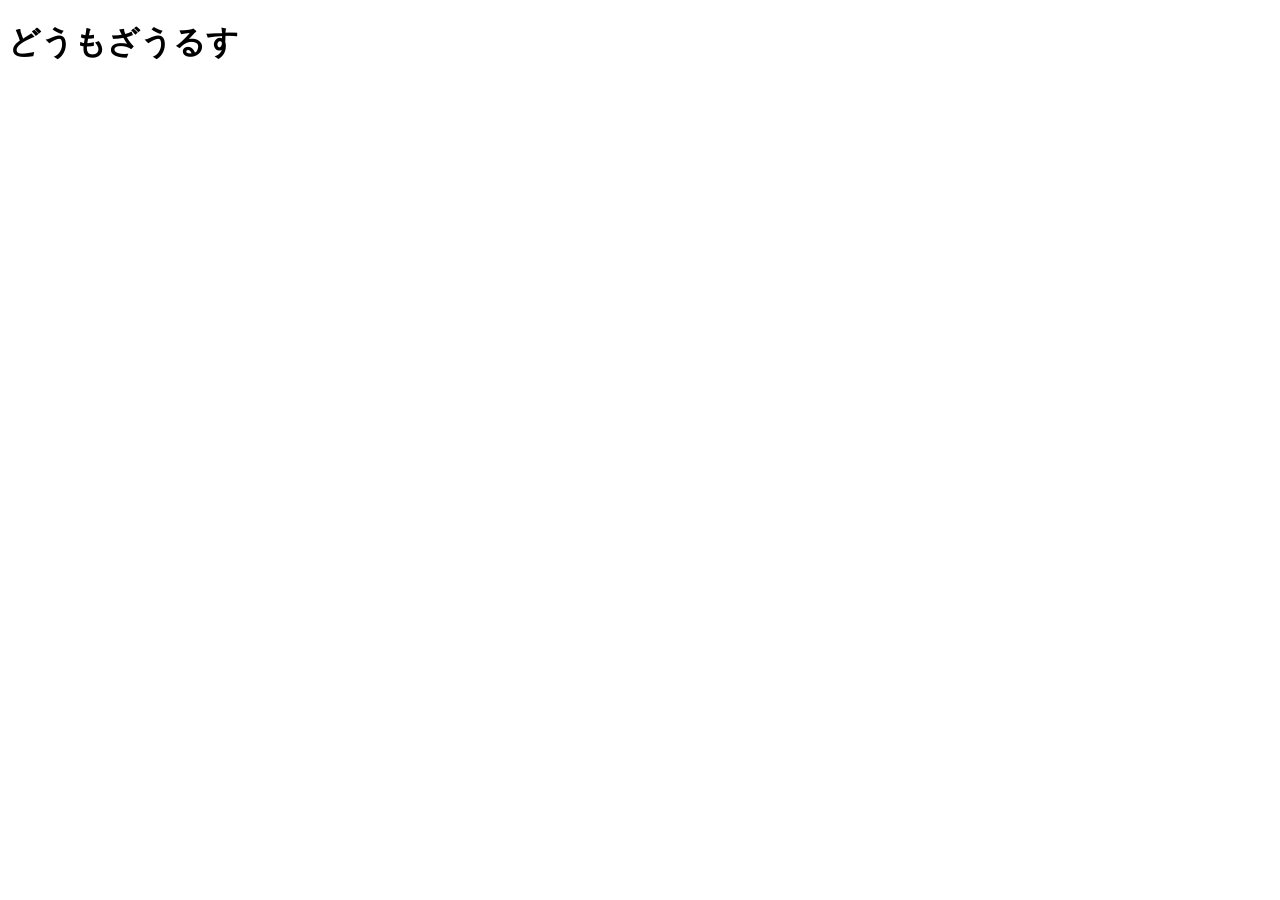
==== index.html @ 2230023a "Add files via upload" ====
<!DOCTYPE html>
<html lang="en">
<head>
    <meta charset="UTF-8">
    <meta name="viewport" content="width=device-width, initial-scale=1.0">
    <title>Document</title>
</head>
<body>
    <h1>どうもざうるす</h1>
</body>
</html>
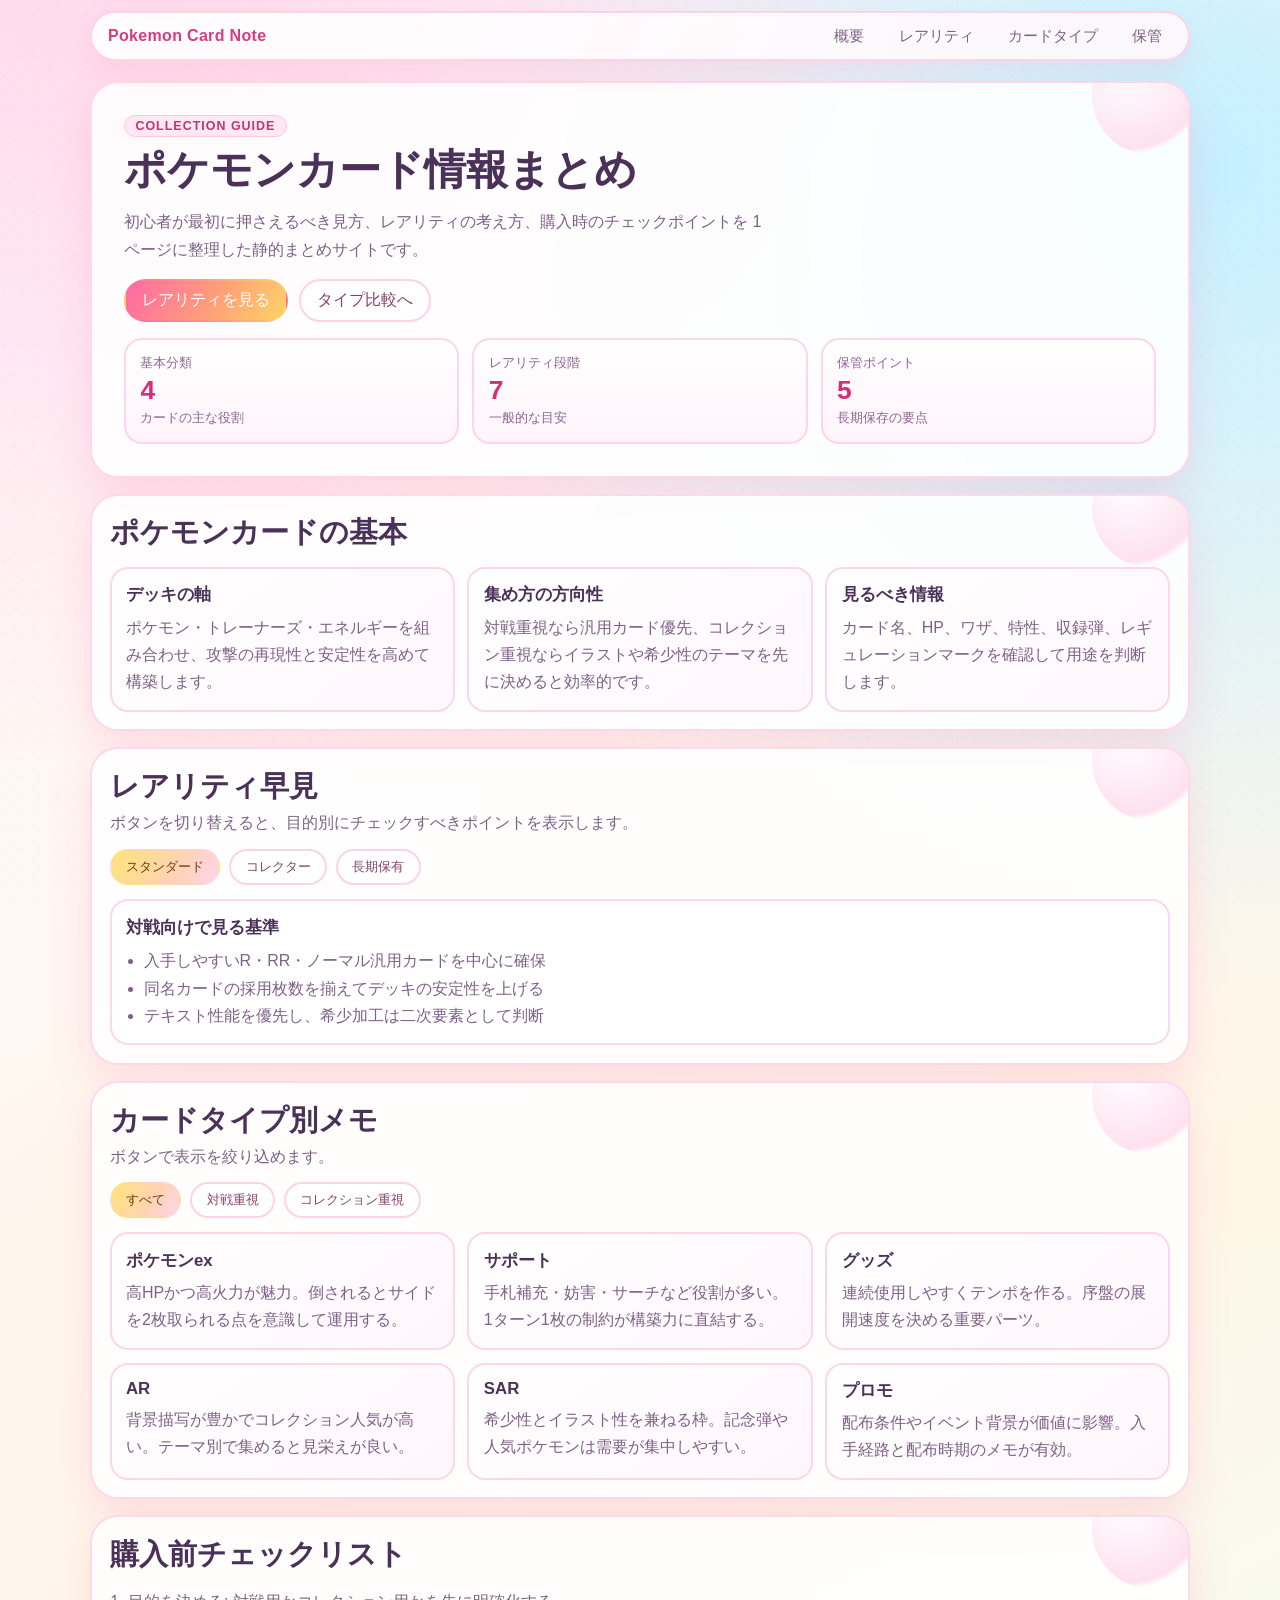
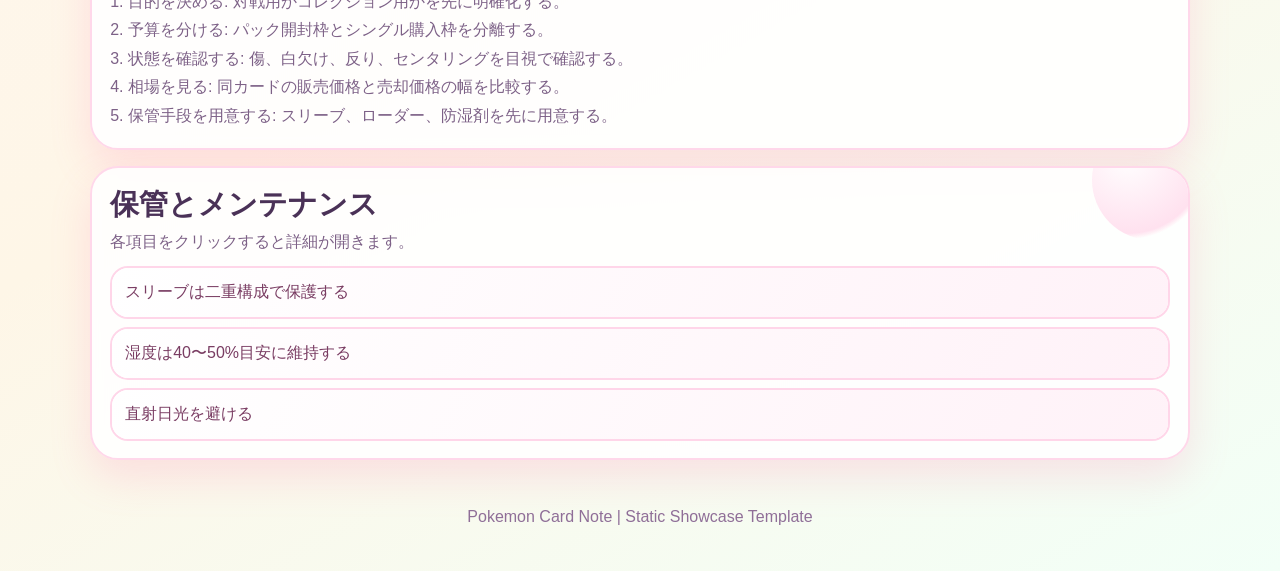
==== commit b5584d8e: "Add files via upload" ====
--- a/index.html
+++ b/index.html
@@ -1,11 +1,187 @@
-<!DOCTYPE html>
-<html lang="en">
-<head>
-    <meta charset="UTF-8">
-    <meta name="viewport" content="width=device-width, initial-scale=1.0">
-    <title>Document</title>
-</head>
-<body>
-    <h1>どうもざうるす</h1>
-</body>
-</html>+﻿<!DOCTYPE html>
+<html lang="ja">
+<head>
+  <meta charset="UTF-8" />
+  <meta name="viewport" content="width=device-width, initial-scale=1.0" />
+  <title>Pokemon Card Note</title>
+  <link rel="stylesheet" href="styles.css" />
+  <script src="script.js" defer></script>
+</head>
+<body>
+  <div class="noise" aria-hidden="true"></div>
+
+  <header class="site-header">
+    <a class="brand" href="#top">Pokemon Card Note</a>
+    <nav class="site-nav" aria-label="主要セクション">
+      <a href="#overview">概要</a>
+      <a href="#rarity">レアリティ</a>
+      <a href="#types">カードタイプ</a>
+      <a href="#care">保管</a>
+    </nav>
+  </header>
+
+  <main id="top" class="layout">
+    <section class="hero" data-reveal>
+      <p class="eyebrow">Collection Guide</p>
+      <h1>ポケモンカード情報まとめ</h1>
+      <p class="lead">
+        初心者が最初に押さえるべき見方、レアリティの考え方、購入時のチェックポイントを
+        1ページに整理した静的まとめサイトです。
+      </p>
+      <div class="hero-actions">
+        <a class="button button-primary" href="#rarity">レアリティを見る</a>
+        <a class="button" href="#types">タイプ比較へ</a>
+      </div>
+      <div class="stats" aria-label="注目ポイント">
+        <article class="stat-card">
+          <p class="stat-label">基本分類</p>
+          <p class="stat-value" data-count="4">0</p>
+          <p class="stat-note">カードの主な役割</p>
+        </article>
+        <article class="stat-card">
+          <p class="stat-label">レアリティ段階</p>
+          <p class="stat-value" data-count="7">0</p>
+          <p class="stat-note">一般的な目安</p>
+        </article>
+        <article class="stat-card">
+          <p class="stat-label">保管ポイント</p>
+          <p class="stat-value" data-count="5">0</p>
+          <p class="stat-note">長期保存の要点</p>
+        </article>
+      </div>
+    </section>
+
+    <section id="overview" class="panel" data-reveal>
+      <h2>ポケモンカードの基本</h2>
+      <div class="overview-grid">
+        <article>
+          <h3>デッキの軸</h3>
+          <p>ポケモン・トレーナーズ・エネルギーを組み合わせ、攻撃の再現性と安定性を高めて構築します。</p>
+        </article>
+        <article>
+          <h3>集め方の方向性</h3>
+          <p>対戦重視なら汎用カード優先、コレクション重視ならイラストや希少性のテーマを先に決めると効率的です。</p>
+        </article>
+        <article>
+          <h3>見るべき情報</h3>
+          <p>カード名、HP、ワザ、特性、収録弾、レギュレーションマークを確認して用途を判断します。</p>
+        </article>
+      </div>
+    </section>
+
+    <section id="rarity" class="panel" data-reveal>
+      <div class="section-head">
+        <h2>レアリティ早見</h2>
+        <p>ボタンを切り替えると、目的別にチェックすべきポイントを表示します。</p>
+      </div>
+      <div class="tabs" role="tablist" aria-label="レアリティ切り替え">
+        <button class="tab is-active" type="button" data-tab="standard">スタンダード</button>
+        <button class="tab" type="button" data-tab="collector">コレクター</button>
+        <button class="tab" type="button" data-tab="investment">長期保有</button>
+      </div>
+      <div class="tab-panels">
+        <article class="tab-panel is-active" data-panel="standard">
+          <h3>対戦向けで見る基準</h3>
+          <ul>
+            <li>入手しやすいR・RR・ノーマル汎用カードを中心に確保</li>
+            <li>同名カードの採用枚数を揃えてデッキの安定性を上げる</li>
+            <li>テキスト性能を優先し、希少加工は二次要素として判断</li>
+          </ul>
+        </article>
+        <article class="tab-panel" data-panel="collector">
+          <h3>コレクション向けで見る基準</h3>
+          <ul>
+            <li>AR・SAR・SRなどのイラスト性が高いカードをテーマ収集</li>
+            <li>同一ポケモンを複数イラストで揃えると統一感が出る</li>
+            <li>傷・白欠けの少ない個体を優先して保管する</li>
+          </ul>
+        </article>
+        <article class="tab-panel" data-panel="investment">
+          <h3>長期保有で見る基準</h3>
+          <ul>
+            <li>人気キャラ、記念弾、限定プロモなど背景要素を確認</li>
+            <li>再販や流通量によって相場が動くため分散して保有</li>
+            <li>スリーブ・ローダー・防湿管理を徹底して状態維持</li>
+          </ul>
+        </article>
+      </div>
+    </section>
+
+    <section id="types" class="panel" data-reveal>
+      <div class="section-head">
+        <h2>カードタイプ別メモ</h2>
+        <p>ボタンで表示を絞り込めます。</p>
+      </div>
+      <div class="filters" role="group" aria-label="カードタイプ絞り込み">
+        <button class="chip is-active" type="button" data-filter="all">すべて</button>
+        <button class="chip" type="button" data-filter="battle">対戦重視</button>
+        <button class="chip" type="button" data-filter="collection">コレクション重視</button>
+      </div>
+      <div class="cards">
+        <article class="info-card" data-kind="battle" data-reveal>
+          <h3>ポケモンex</h3>
+          <p>高HPかつ高火力が魅力。倒されるとサイドを2枚取られる点を意識して運用する。</p>
+        </article>
+        <article class="info-card" data-kind="battle" data-reveal>
+          <h3>サポート</h3>
+          <p>手札補充・妨害・サーチなど役割が多い。1ターン1枚の制約が構築力に直結する。</p>
+        </article>
+        <article class="info-card" data-kind="battle" data-reveal>
+          <h3>グッズ</h3>
+          <p>連続使用しやすくテンポを作る。序盤の展開速度を決める重要パーツ。</p>
+        </article>
+        <article class="info-card" data-kind="collection" data-reveal>
+          <h3>AR</h3>
+          <p>背景描写が豊かでコレクション人気が高い。テーマ別で集めると見栄えが良い。</p>
+        </article>
+        <article class="info-card" data-kind="collection" data-reveal>
+          <h3>SAR</h3>
+          <p>希少性とイラスト性を兼ねる枠。記念弾や人気ポケモンは需要が集中しやすい。</p>
+        </article>
+        <article class="info-card" data-kind="collection" data-reveal>
+          <h3>プロモ</h3>
+          <p>配布条件やイベント背景が価値に影響。入手経路と配布時期のメモが有効。</p>
+        </article>
+      </div>
+    </section>
+
+    <section class="panel" data-reveal>
+      <div class="section-head">
+        <h2>購入前チェックリスト</h2>
+      </div>
+      <ol class="checklist">
+        <li>目的を決める: 対戦用かコレクション用かを先に明確化する。</li>
+        <li>予算を分ける: パック開封枠とシングル購入枠を分離する。</li>
+        <li>状態を確認する: 傷、白欠け、反り、センタリングを目視で確認する。</li>
+        <li>相場を見る: 同カードの販売価格と売却価格の幅を比較する。</li>
+        <li>保管手段を用意する: スリーブ、ローダー、防湿剤を先に用意する。</li>
+      </ol>
+    </section>
+
+    <section id="care" class="panel" data-reveal>
+      <div class="section-head">
+        <h2>保管とメンテナンス</h2>
+        <p>各項目をクリックすると詳細が開きます。</p>
+      </div>
+      <div class="accordion">
+        <article class="accordion-item">
+          <button class="accordion-trigger" type="button">スリーブは二重構成で保護する</button>
+          <div class="accordion-body"><p>インナーとオーバーを組み合わせることで擦れや角欠けを抑えやすくなります。</p></div>
+        </article>
+        <article class="accordion-item">
+          <button class="accordion-trigger" type="button">湿度は40〜50%目安に維持する</button>
+          <div class="accordion-body"><p>湿度が高すぎると反り、低すぎると乾燥劣化の要因になるため、防湿ケース管理が有効です。</p></div>
+        </article>
+        <article class="accordion-item">
+          <button class="accordion-trigger" type="button">直射日光を避ける</button>
+          <div class="accordion-body"><p>長時間の紫外線は退色の原因になります。展示時もUV対策を意識します。</p></div>
+        </article>
+      </div>
+    </section>
+  </main>
+
+  <footer class="site-footer">
+    <p>Pokemon Card Note | Static Showcase Template</p>
+  </footer>
+</body>
+</html>
--- a/styles.css
+++ b/styles.css
@@ -0,0 +1,427 @@
+﻿:root {
+  --bg: #fff7fb;
+  --bg-2: #fef6e7;
+  --surface: rgba(255, 255, 255, 0.88);
+  --surface-strong: #ffffff;
+  --ink: #4a3157;
+  --muted: #7d6187;
+  --line: #f3c8de;
+  --accent: #ff6ea9;
+  --accent-2: #7ad8ff;
+  --mint: #b8f6d2;
+  --lemon: #ffe37a;
+  --radius-lg: 28px;
+  --radius-md: 18px;
+  --radius-sm: 999px;
+  --shadow: 0 18px 40px rgba(255, 110, 169, 0.18);
+}
+
+* {
+  box-sizing: border-box;
+}
+
+html {
+  scroll-behavior: smooth;
+}
+
+body {
+  margin: 0;
+  min-height: 100vh;
+  color: var(--ink);
+  font-family: "Yu Gothic", "Meiryo", "Hiragino Kaku Gothic ProN", sans-serif;
+  background:
+    radial-gradient(circle at 8% -5%, #ffd6ea 0%, transparent 34%),
+    radial-gradient(circle at 95% 8%, #c5f0ff 0%, transparent 35%),
+    linear-gradient(150deg, var(--bg), var(--bg-2) 65%, #f2fff7);
+}
+
+.noise {
+  position: fixed;
+  inset: 0;
+  pointer-events: none;
+  opacity: 0.24;
+  background-image:
+    radial-gradient(circle at 20% 20%, rgba(255, 154, 190, 0.3) 1.2px, transparent 1.2px),
+    radial-gradient(circle at 80% 80%, rgba(122, 216, 255, 0.35) 1.2px, transparent 1.2px);
+  background-size: 18px 18px;
+}
+
+.site-header,
+.layout,
+.site-footer {
+  width: min(1100px, calc(100% - 2rem));
+  margin-inline: auto;
+}
+
+.site-header {
+  position: sticky;
+  top: 0.7rem;
+  z-index: 12;
+  margin-top: 0.7rem;
+  display: flex;
+  justify-content: space-between;
+  align-items: center;
+  border: 2px solid #ffd3e6;
+  border-radius: var(--radius-sm);
+  background: linear-gradient(120deg, rgba(255, 255, 255, 0.92), rgba(255, 247, 251, 0.9));
+  box-shadow: 0 12px 24px rgba(255, 132, 177, 0.15);
+  backdrop-filter: blur(8px);
+  padding: 0.65rem 1rem;
+}
+
+.brand {
+  color: #d63c82;
+  text-decoration: none;
+  font-weight: 800;
+  letter-spacing: 0.02em;
+}
+
+.site-nav {
+  display: flex;
+  gap: 0.95rem;
+}
+
+.site-nav a {
+  color: var(--muted);
+  text-decoration: none;
+  font-size: 0.92rem;
+  border-radius: var(--radius-sm);
+  padding: 0.2rem 0.6rem;
+  transition: background-color 0.2s ease, color 0.2s ease;
+}
+
+.site-nav a:hover {
+  background: #ffe3f0;
+  color: #cf2b74;
+}
+
+.layout {
+  padding: 1.2rem 0 2rem;
+  display: grid;
+  gap: 1rem;
+}
+
+.hero,
+.panel {
+  position: relative;
+  overflow: hidden;
+  border: 2px solid #ffd8ea;
+  border-radius: var(--radius-lg);
+  box-shadow: var(--shadow);
+  background: var(--surface);
+  backdrop-filter: blur(6px);
+}
+
+.hero::before,
+.panel::before {
+  content: "";
+  position: absolute;
+  width: 120px;
+  height: 120px;
+  border-radius: 50%;
+  top: -48px;
+  right: -24px;
+  background: radial-gradient(circle at 30% 30%, #fff, #ffd7e9 65%, transparent 70%);
+  opacity: 0.75;
+}
+
+.hero {
+  padding: clamp(1.2rem, 2.5vw, 2rem);
+}
+
+.eyebrow {
+  margin: 0;
+  display: inline-block;
+  color: #b73976;
+  background: #ffe8f2;
+  border: 1px solid #ffc8df;
+  border-radius: var(--radius-sm);
+  padding: 0.2rem 0.65rem;
+  font-weight: 800;
+  font-size: 0.78rem;
+  text-transform: uppercase;
+  letter-spacing: 0.08em;
+}
+
+h1 {
+  margin: 0.55rem 0 0;
+  line-height: 1.15;
+  font-size: clamp(1.6rem, 4vw, 2.65rem);
+}
+
+h2 {
+  margin: 0;
+  font-size: clamp(1.2rem, 3vw, 1.8rem);
+}
+
+h3 {
+  margin: 0;
+  font-size: 1.05rem;
+}
+
+.lead {
+  margin: 0.85rem 0 0;
+  color: var(--muted);
+  max-width: 72ch;
+  line-height: 1.72;
+}
+
+.hero-actions {
+  margin-top: 1rem;
+  display: flex;
+  gap: 0.7rem;
+  flex-wrap: wrap;
+}
+
+.button {
+  border: 2px solid #ffd2e6;
+  border-radius: var(--radius-sm);
+  padding: 0.55rem 1rem;
+  color: #863f67;
+  text-decoration: none;
+  background: #fff;
+  transition: transform 0.22s ease, box-shadow 0.22s ease;
+}
+
+.button:hover {
+  transform: translateY(-3px) scale(1.02);
+  box-shadow: 0 12px 20px rgba(255, 120, 170, 0.2);
+}
+
+.button-primary {
+  border-color: transparent;
+  color: #fff;
+  background: linear-gradient(120deg, #ff68a5, #ff9f79 55%, #ffd465);
+}
+
+.stats {
+  margin-top: 1rem;
+  display: grid;
+  gap: 0.8rem;
+  grid-template-columns: repeat(3, minmax(0, 1fr));
+}
+
+.stat-card {
+  border: 2px solid #ffd6e9;
+  border-radius: var(--radius-md);
+  background: linear-gradient(180deg, #fff 0%, #fff4fa 100%);
+  padding: 0.9rem;
+}
+
+.stat-label,
+.stat-note {
+  margin: 0;
+  color: #8d6494;
+  font-size: 0.84rem;
+}
+
+.stat-value {
+  margin: 0.2rem 0;
+  font-size: 1.65rem;
+  font-weight: 800;
+  color: #d72e7b;
+}
+
+.panel {
+  padding: 1.1rem;
+}
+
+.section-head p {
+  margin: 0.4rem 0 0;
+  color: var(--muted);
+}
+
+.overview-grid {
+  margin-top: 0.85rem;
+  display: grid;
+  gap: 0.8rem;
+  grid-template-columns: repeat(3, minmax(0, 1fr));
+}
+
+.overview-grid article {
+  border: 2px solid #ffd6e9;
+  border-radius: var(--radius-md);
+  padding: 0.9rem;
+  background: linear-gradient(140deg, #fff, #fff7fc);
+}
+
+.overview-grid p,
+.info-card p,
+.accordion-body p {
+  margin: 0.45rem 0 0;
+  color: var(--muted);
+  line-height: 1.7;
+}
+
+.tabs {
+  margin-top: 0.9rem;
+  display: flex;
+  flex-wrap: wrap;
+  gap: 0.55rem;
+}
+
+.tab,
+.chip {
+  border: 2px solid #ffd2e6;
+  border-radius: var(--radius-sm);
+  background: #fff;
+  color: #854568;
+  padding: 0.45rem 0.9rem;
+  cursor: pointer;
+  transition: transform 0.2s ease, background-color 0.2s ease;
+}
+
+.tab:hover,
+.chip:hover {
+  transform: translateY(-2px);
+  background: #fff2f8;
+}
+
+.tab.is-active,
+.chip.is-active {
+  border-color: transparent;
+  color: #6f3b0a;
+  background: linear-gradient(120deg, var(--lemon), #ffd3b4 60%, #ffd5ea);
+}
+
+.tab-panels {
+  margin-top: 0.9rem;
+}
+
+.tab-panel {
+  display: none;
+  border: 2px solid #ffd7ea;
+  border-radius: var(--radius-md);
+  background: #fff;
+  padding: 0.9rem;
+}
+
+.tab-panel.is-active {
+  display: block;
+  animation: fadeUp 0.45s ease;
+}
+
+.tab-panel ul {
+  margin: 0.55rem 0 0;
+  padding-left: 1.1rem;
+  color: var(--muted);
+  line-height: 1.7;
+}
+
+.filters {
+  margin-top: 0.85rem;
+  display: flex;
+  flex-wrap: wrap;
+  gap: 0.55rem;
+}
+
+.cards {
+  margin-top: 0.9rem;
+  display: grid;
+  gap: 0.8rem;
+  grid-template-columns: repeat(3, minmax(0, 1fr));
+}
+
+.info-card {
+  border: 2px solid #ffd6e9;
+  border-radius: var(--radius-md);
+  background: linear-gradient(145deg, #fff 0%, #fff6fb 100%);
+  padding: 0.9rem;
+  transition: transform 0.26s ease, box-shadow 0.26s ease, opacity 0.3s ease;
+}
+
+.info-card:hover {
+  transform: translateY(-4px) rotate(-0.6deg);
+  box-shadow: 0 12px 20px rgba(255, 128, 177, 0.18);
+}
+
+.info-card.is-hidden {
+  display: none;
+}
+
+.checklist {
+  margin: 0.8rem 0 0;
+  padding-left: 1.15rem;
+  color: var(--muted);
+  line-height: 1.78;
+}
+
+.accordion {
+  margin-top: 0.85rem;
+  display: grid;
+  gap: 0.55rem;
+}
+
+.accordion-item {
+  border: 2px solid #ffd6e9;
+  border-radius: var(--radius-md);
+  background: #fff;
+  overflow: hidden;
+}
+
+.accordion-trigger {
+  border: 0;
+  width: 100%;
+  text-align: left;
+  font: inherit;
+  color: #7a3d63;
+  cursor: pointer;
+  background: linear-gradient(120deg, #fff, #fff2f8);
+  padding: 0.85rem;
+}
+
+.accordion-body {
+  max-height: 0;
+  overflow: hidden;
+  transition: max-height 0.35s ease;
+}
+
+.accordion-item.is-open .accordion-body {
+  max-height: 120px;
+}
+
+.accordion-body p {
+  padding: 0 0.85rem 0.85rem;
+  margin: 0;
+}
+
+.site-footer {
+  color: #8f6f98;
+  text-align: center;
+  padding-bottom: 1.8rem;
+}
+
+[data-reveal] {
+  opacity: 0;
+  transform: translateY(16px) scale(0.98);
+  transition: opacity 0.55s ease, transform 0.55s ease;
+}
+
+[data-reveal].in-view {
+  opacity: 1;
+  transform: translateY(0) scale(1);
+}
+
+@keyframes fadeUp {
+  from {
+    opacity: 0;
+    transform: translateY(8px);
+  }
+
+  to {
+    opacity: 1;
+    transform: translateY(0);
+  }
+}
+
+@media (max-width: 900px) {
+  .stats,
+  .overview-grid,
+  .cards {
+    grid-template-columns: 1fr;
+  }
+
+  .site-nav {
+    display: none;
+  }
+}
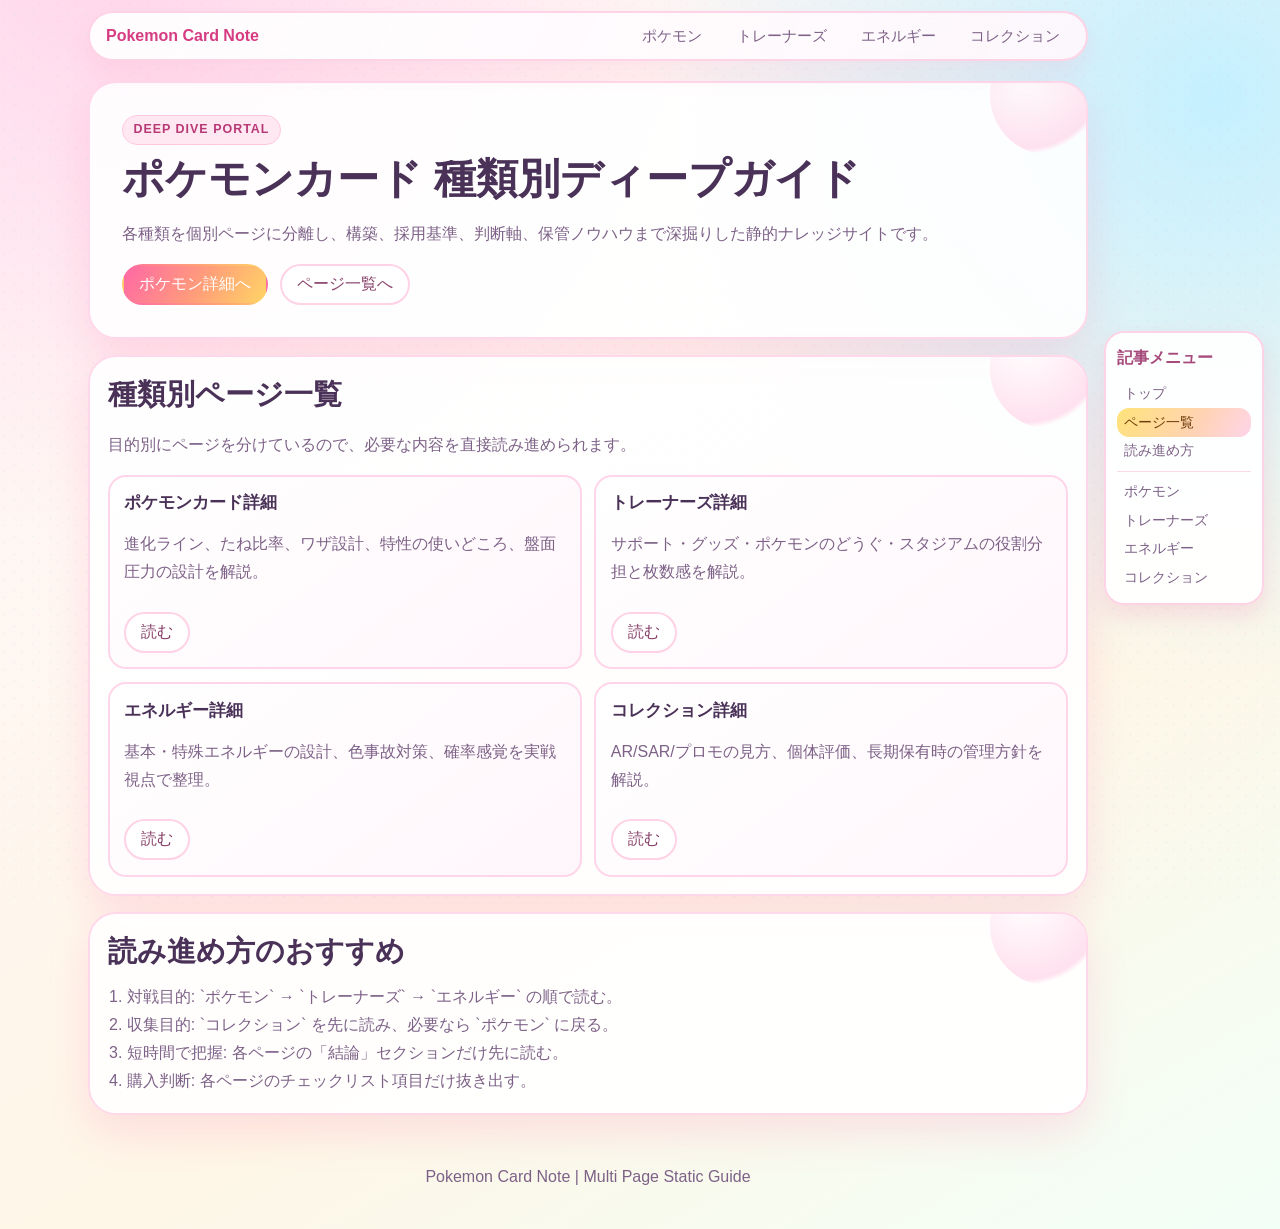
==== commit 1d497e92: "Add files via upload" ====
--- a/index.html
+++ b/index.html
@@ -3,185 +3,101 @@
 <head>
   <meta charset="UTF-8" />
   <meta name="viewport" content="width=device-width, initial-scale=1.0" />
-  <title>Pokemon Card Note</title>
+  <title>Pokemon Card Note | 総合ガイド</title>
   <link rel="stylesheet" href="styles.css" />
   <script src="script.js" defer></script>
+  <!-- Google tag (gtag.js) -->
+<script async src="https://www.googletagmanager.com/gtag/js?id=G-TX8LRDN09H"></script>
+<script>
+  window.dataLayer = window.dataLayer || [];
+  function gtag(){dataLayer.push(arguments);}
+  gtag('js', new Date());
+
+  gtag('config', 'G-TX8LRDN09H');
+</script>
 </head>
 <body>
   <div class="noise" aria-hidden="true"></div>
 
   <header class="site-header">
-    <a class="brand" href="#top">Pokemon Card Note</a>
-    <nav class="site-nav" aria-label="主要セクション">
-      <a href="#overview">概要</a>
-      <a href="#rarity">レアリティ</a>
-      <a href="#types">カードタイプ</a>
-      <a href="#care">保管</a>
+    <a class="brand" href="index.html">Pokemon Card Note</a>
+    <nav class="site-nav" aria-label="ページ遷移">
+      <a href="pokemon.html">ポケモン</a>
+      <a href="trainers.html">トレーナーズ</a>
+      <a href="energy.html">エネルギー</a>
+      <a href="collection.html">コレクション</a>
     </nav>
   </header>
 
-  <main id="top" class="layout">
-    <section class="hero" data-reveal>
-      <p class="eyebrow">Collection Guide</p>
-      <h1>ポケモンカード情報まとめ</h1>
+  <main class="layout">
+    <section id="top" class="hero" data-reveal data-section>
+      <p class="eyebrow">Deep Dive Portal</p>
+      <h1>ポケモンカード 種類別ディープガイド</h1>
       <p class="lead">
-        初心者が最初に押さえるべき見方、レアリティの考え方、購入時のチェックポイントを
-        1ページに整理した静的まとめサイトです。
+        各種類を個別ページに分離し、構築、採用基準、判断軸、保管ノウハウまで深掘りした静的ナレッジサイトです。
       </p>
       <div class="hero-actions">
-        <a class="button button-primary" href="#rarity">レアリティを見る</a>
-        <a class="button" href="#types">タイプ比較へ</a>
+        <a class="button button-primary" href="pokemon.html">ポケモン詳細へ</a>
+        <a class="button" href="#pages">ページ一覧へ</a>
       </div>
-      <div class="stats" aria-label="注目ポイント">
-        <article class="stat-card">
-          <p class="stat-label">基本分類</p>
-          <p class="stat-value" data-count="4">0</p>
-          <p class="stat-note">カードの主な役割</p>
+    </section>
+
+    <section id="pages" class="panel" data-reveal data-section>
+      <div class="section-head">
+        <h2>種類別ページ一覧</h2>
+        <p>目的別にページを分けているので、必要な内容を直接読み進められます。</p>
+      </div>
+      <div class="cards">
+        <article class="info-card">
+          <h3>ポケモンカード詳細</h3>
+          <p>進化ライン、たね比率、ワザ設計、特性の使いどころ、盤面圧力の設計を解説。</p>
+          <a class="button button-inline" href="pokemon.html">読む</a>
         </article>
-        <article class="stat-card">
-          <p class="stat-label">レアリティ段階</p>
-          <p class="stat-value" data-count="7">0</p>
-          <p class="stat-note">一般的な目安</p>
+        <article class="info-card">
+          <h3>トレーナーズ詳細</h3>
+          <p>サポート・グッズ・ポケモンのどうぐ・スタジアムの役割分担と枚数感を解説。</p>
+          <a class="button button-inline" href="trainers.html">読む</a>
         </article>
-        <article class="stat-card">
-          <p class="stat-label">保管ポイント</p>
-          <p class="stat-value" data-count="5">0</p>
-          <p class="stat-note">長期保存の要点</p>
+        <article class="info-card">
+          <h3>エネルギー詳細</h3>
+          <p>基本・特殊エネルギーの設計、色事故対策、確率感覚を実戦視点で整理。</p>
+          <a class="button button-inline" href="energy.html">読む</a>
+        </article>
+        <article class="info-card">
+          <h3>コレクション詳細</h3>
+          <p>AR/SAR/プロモの見方、個体評価、長期保有時の管理方針を解説。</p>
+          <a class="button button-inline" href="collection.html">読む</a>
         </article>
       </div>
     </section>
 
-    <section id="overview" class="panel" data-reveal>
-      <h2>ポケモンカードの基本</h2>
-      <div class="overview-grid">
-        <article>
-          <h3>デッキの軸</h3>
-          <p>ポケモン・トレーナーズ・エネルギーを組み合わせ、攻撃の再現性と安定性を高めて構築します。</p>
-        </article>
-        <article>
-          <h3>集め方の方向性</h3>
-          <p>対戦重視なら汎用カード優先、コレクション重視ならイラストや希少性のテーマを先に決めると効率的です。</p>
-        </article>
-        <article>
-          <h3>見るべき情報</h3>
-          <p>カード名、HP、ワザ、特性、収録弾、レギュレーションマークを確認して用途を判断します。</p>
-        </article>
-      </div>
-    </section>
-
-    <section id="rarity" class="panel" data-reveal>
+    <section id="flow" class="panel" data-reveal data-section>
       <div class="section-head">
-        <h2>レアリティ早見</h2>
-        <p>ボタンを切り替えると、目的別にチェックすべきポイントを表示します。</p>
-      </div>
-      <div class="tabs" role="tablist" aria-label="レアリティ切り替え">
-        <button class="tab is-active" type="button" data-tab="standard">スタンダード</button>
-        <button class="tab" type="button" data-tab="collector">コレクター</button>
-        <button class="tab" type="button" data-tab="investment">長期保有</button>
-      </div>
-      <div class="tab-panels">
-        <article class="tab-panel is-active" data-panel="standard">
-          <h3>対戦向けで見る基準</h3>
-          <ul>
-            <li>入手しやすいR・RR・ノーマル汎用カードを中心に確保</li>
-            <li>同名カードの採用枚数を揃えてデッキの安定性を上げる</li>
-            <li>テキスト性能を優先し、希少加工は二次要素として判断</li>
-          </ul>
-        </article>
-        <article class="tab-panel" data-panel="collector">
-          <h3>コレクション向けで見る基準</h3>
-          <ul>
-            <li>AR・SAR・SRなどのイラスト性が高いカードをテーマ収集</li>
-            <li>同一ポケモンを複数イラストで揃えると統一感が出る</li>
-            <li>傷・白欠けの少ない個体を優先して保管する</li>
-          </ul>
-        </article>
-        <article class="tab-panel" data-panel="investment">
-          <h3>長期保有で見る基準</h3>
-          <ul>
-            <li>人気キャラ、記念弾、限定プロモなど背景要素を確認</li>
-            <li>再販や流通量によって相場が動くため分散して保有</li>
-            <li>スリーブ・ローダー・防湿管理を徹底して状態維持</li>
-          </ul>
-        </article>
-      </div>
-    </section>
-
-    <section id="types" class="panel" data-reveal>
-      <div class="section-head">
-        <h2>カードタイプ別メモ</h2>
-        <p>ボタンで表示を絞り込めます。</p>
-      </div>
-      <div class="filters" role="group" aria-label="カードタイプ絞り込み">
-        <button class="chip is-active" type="button" data-filter="all">すべて</button>
-        <button class="chip" type="button" data-filter="battle">対戦重視</button>
-        <button class="chip" type="button" data-filter="collection">コレクション重視</button>
-      </div>
-      <div class="cards">
-        <article class="info-card" data-kind="battle" data-reveal>
-          <h3>ポケモンex</h3>
-          <p>高HPかつ高火力が魅力。倒されるとサイドを2枚取られる点を意識して運用する。</p>
-        </article>
-        <article class="info-card" data-kind="battle" data-reveal>
-          <h3>サポート</h3>
-          <p>手札補充・妨害・サーチなど役割が多い。1ターン1枚の制約が構築力に直結する。</p>
-        </article>
-        <article class="info-card" data-kind="battle" data-reveal>
-          <h3>グッズ</h3>
-          <p>連続使用しやすくテンポを作る。序盤の展開速度を決める重要パーツ。</p>
-        </article>
-        <article class="info-card" data-kind="collection" data-reveal>
-          <h3>AR</h3>
-          <p>背景描写が豊かでコレクション人気が高い。テーマ別で集めると見栄えが良い。</p>
-        </article>
-        <article class="info-card" data-kind="collection" data-reveal>
-          <h3>SAR</h3>
-          <p>希少性とイラスト性を兼ねる枠。記念弾や人気ポケモンは需要が集中しやすい。</p>
-        </article>
-        <article class="info-card" data-kind="collection" data-reveal>
-          <h3>プロモ</h3>
-          <p>配布条件やイベント背景が価値に影響。入手経路と配布時期のメモが有効。</p>
-        </article>
-      </div>
-    </section>
-
-    <section class="panel" data-reveal>
-      <div class="section-head">
-        <h2>購入前チェックリスト</h2>
+        <h2>読み進め方のおすすめ</h2>
       </div>
       <ol class="checklist">
-        <li>目的を決める: 対戦用かコレクション用かを先に明確化する。</li>
-        <li>予算を分ける: パック開封枠とシングル購入枠を分離する。</li>
-        <li>状態を確認する: 傷、白欠け、反り、センタリングを目視で確認する。</li>
-        <li>相場を見る: 同カードの販売価格と売却価格の幅を比較する。</li>
-        <li>保管手段を用意する: スリーブ、ローダー、防湿剤を先に用意する。</li>
+        <li>対戦目的: `ポケモン` → `トレーナーズ` → `エネルギー` の順で読む。</li>
+        <li>収集目的: `コレクション` を先に読み、必要なら `ポケモン` に戻る。</li>
+        <li>短時間で把握: 各ページの「結論」セクションだけ先に読む。</li>
+        <li>購入判断: 各ページのチェックリスト項目だけ抜き出す。</li>
       </ol>
-    </section>
-
-    <section id="care" class="panel" data-reveal>
-      <div class="section-head">
-        <h2>保管とメンテナンス</h2>
-        <p>各項目をクリックすると詳細が開きます。</p>
-      </div>
-      <div class="accordion">
-        <article class="accordion-item">
-          <button class="accordion-trigger" type="button">スリーブは二重構成で保護する</button>
-          <div class="accordion-body"><p>インナーとオーバーを組み合わせることで擦れや角欠けを抑えやすくなります。</p></div>
-        </article>
-        <article class="accordion-item">
-          <button class="accordion-trigger" type="button">湿度は40〜50%目安に維持する</button>
-          <div class="accordion-body"><p>湿度が高すぎると反り、低すぎると乾燥劣化の要因になるため、防湿ケース管理が有効です。</p></div>
-        </article>
-        <article class="accordion-item">
-          <button class="accordion-trigger" type="button">直射日光を避ける</button>
-          <div class="accordion-body"><p>長時間の紫外線は退色の原因になります。展示時もUV対策を意識します。</p></div>
-        </article>
-      </div>
     </section>
   </main>
 
+  <aside class="article-menu" aria-label="記事メニュー">
+    <p>記事メニュー</p>
+    <a href="#top">トップ</a>
+    <a href="#pages">ページ一覧</a>
+    <a href="#flow">読み進め方</a>
+    <span class="menu-sep"></span>
+    <a href="pokemon.html">ポケモン</a>
+    <a href="trainers.html">トレーナーズ</a>
+    <a href="energy.html">エネルギー</a>
+    <a href="collection.html">コレクション</a>
+  </aside>
+
   <footer class="site-footer">
-    <p>Pokemon Card Note | Static Showcase Template</p>
+    <p>Pokemon Card Note | Multi Page Static Guide</p>
   </footer>
 </body>
-</html>
+</html>
--- a/styles.css
+++ b/styles.css
@@ -1,14 +1,12 @@
 ﻿:root {
   --bg: #fff7fb;
   --bg-2: #fef6e7;
-  --surface: rgba(255, 255, 255, 0.88);
+  --surface: rgba(255, 255, 255, 0.9);
   --surface-strong: #ffffff;
   --ink: #4a3157;
   --muted: #7d6187;
   --line: #f3c8de;
   --accent: #ff6ea9;
-  --accent-2: #7ad8ff;
-  --mint: #b8f6d2;
   --lemon: #ffe37a;
   --radius-lg: 28px;
   --radius-md: 18px;
@@ -39,7 +37,7 @@
   position: fixed;
   inset: 0;
   pointer-events: none;
-  opacity: 0.24;
+  opacity: 0.22;
   background-image:
     radial-gradient(circle at 20% 20%, rgba(255, 154, 190, 0.3) 1.2px, transparent 1.2px),
     radial-gradient(circle at 80% 80%, rgba(122, 216, 255, 0.35) 1.2px, transparent 1.2px);
@@ -49,8 +47,9 @@
 .site-header,
 .layout,
 .site-footer {
-  width: min(1100px, calc(100% - 2rem));
-  margin-inline: auto;
+  width: min(1000px, calc(100% - 16rem));
+  margin-left: auto;
+  margin-right: 12rem;
 }
 
 .site-header {
@@ -63,7 +62,7 @@
   align-items: center;
   border: 2px solid #ffd3e6;
   border-radius: var(--radius-sm);
-  background: linear-gradient(120deg, rgba(255, 255, 255, 0.92), rgba(255, 247, 251, 0.9));
+  background: linear-gradient(120deg, rgba(255, 255, 255, 0.94), rgba(255, 247, 251, 0.92));
   box-shadow: 0 12px 24px rgba(255, 132, 177, 0.15);
   backdrop-filter: blur(8px);
   padding: 0.65rem 1rem;
@@ -73,7 +72,6 @@
   color: #d63c82;
   text-decoration: none;
   font-weight: 800;
-  letter-spacing: 0.02em;
 }
 
 .site-nav {
@@ -84,10 +82,9 @@
 .site-nav a {
   color: var(--muted);
   text-decoration: none;
+  border-radius: var(--radius-sm);
   font-size: 0.92rem;
-  border-radius: var(--radius-sm);
   padding: 0.2rem 0.6rem;
-  transition: background-color 0.2s ease, color 0.2s ease;
 }
 
 .site-nav a:hover {
@@ -109,7 +106,6 @@
   border-radius: var(--radius-lg);
   box-shadow: var(--shadow);
   background: var(--surface);
-  backdrop-filter: blur(6px);
 }
 
 .hero::before,
@@ -127,6 +123,10 @@
 
 .hero {
   padding: clamp(1.2rem, 2.5vw, 2rem);
+}
+
+.panel {
+  padding: 1.1rem;
 }
 
 .eyebrow {
@@ -145,7 +145,7 @@
 
 h1 {
   margin: 0.55rem 0 0;
-  line-height: 1.15;
+  line-height: 1.2;
   font-size: clamp(1.6rem, 4vw, 2.65rem);
 }
 
@@ -159,11 +159,11 @@
   font-size: 1.05rem;
 }
 
-.lead {
-  margin: 0.85rem 0 0;
+.lead,
+p,
+li {
   color: var(--muted);
-  max-width: 72ch;
-  line-height: 1.72;
+  line-height: 1.75;
 }
 
 .hero-actions {
@@ -174,18 +174,18 @@
 }
 
 .button {
+  display: inline-block;
   border: 2px solid #ffd2e6;
   border-radius: var(--radius-sm);
-  padding: 0.55rem 1rem;
+  padding: 0.5rem 0.95rem;
   color: #863f67;
   text-decoration: none;
   background: #fff;
-  transition: transform 0.22s ease, box-shadow 0.22s ease;
+  transition: transform 0.22s ease;
 }
 
 .button:hover {
-  transform: translateY(-3px) scale(1.02);
-  box-shadow: 0 12px 20px rgba(255, 120, 170, 0.2);
+  transform: translateY(-2px);
 }
 
 .button-primary {
@@ -194,132 +194,15 @@
   background: linear-gradient(120deg, #ff68a5, #ff9f79 55%, #ffd465);
 }
 
-.stats {
-  margin-top: 1rem;
-  display: grid;
-  gap: 0.8rem;
-  grid-template-columns: repeat(3, minmax(0, 1fr));
-}
-
-.stat-card {
-  border: 2px solid #ffd6e9;
-  border-radius: var(--radius-md);
-  background: linear-gradient(180deg, #fff 0%, #fff4fa 100%);
-  padding: 0.9rem;
-}
-
-.stat-label,
-.stat-note {
-  margin: 0;
-  color: #8d6494;
-  font-size: 0.84rem;
-}
-
-.stat-value {
-  margin: 0.2rem 0;
-  font-size: 1.65rem;
-  font-weight: 800;
-  color: #d72e7b;
-}
-
-.panel {
-  padding: 1.1rem;
-}
-
-.section-head p {
-  margin: 0.4rem 0 0;
-  color: var(--muted);
-}
-
-.overview-grid {
-  margin-top: 0.85rem;
-  display: grid;
-  gap: 0.8rem;
-  grid-template-columns: repeat(3, minmax(0, 1fr));
-}
-
-.overview-grid article {
-  border: 2px solid #ffd6e9;
-  border-radius: var(--radius-md);
-  padding: 0.9rem;
-  background: linear-gradient(140deg, #fff, #fff7fc);
-}
-
-.overview-grid p,
-.info-card p,
-.accordion-body p {
-  margin: 0.45rem 0 0;
-  color: var(--muted);
-  line-height: 1.7;
-}
-
-.tabs {
-  margin-top: 0.9rem;
-  display: flex;
-  flex-wrap: wrap;
-  gap: 0.55rem;
-}
-
-.tab,
-.chip {
-  border: 2px solid #ffd2e6;
-  border-radius: var(--radius-sm);
-  background: #fff;
-  color: #854568;
-  padding: 0.45rem 0.9rem;
-  cursor: pointer;
-  transition: transform 0.2s ease, background-color 0.2s ease;
-}
-
-.tab:hover,
-.chip:hover {
-  transform: translateY(-2px);
-  background: #fff2f8;
-}
-
-.tab.is-active,
-.chip.is-active {
-  border-color: transparent;
-  color: #6f3b0a;
-  background: linear-gradient(120deg, var(--lemon), #ffd3b4 60%, #ffd5ea);
-}
-
-.tab-panels {
-  margin-top: 0.9rem;
-}
-
-.tab-panel {
-  display: none;
-  border: 2px solid #ffd7ea;
-  border-radius: var(--radius-md);
-  background: #fff;
-  padding: 0.9rem;
-}
-
-.tab-panel.is-active {
-  display: block;
-  animation: fadeUp 0.45s ease;
-}
-
-.tab-panel ul {
-  margin: 0.55rem 0 0;
-  padding-left: 1.1rem;
-  color: var(--muted);
-  line-height: 1.7;
-}
-
-.filters {
-  margin-top: 0.85rem;
-  display: flex;
-  flex-wrap: wrap;
-  gap: 0.55rem;
+.button-inline {
+  margin-top: 0.6rem;
 }
 
 .cards {
   margin-top: 0.9rem;
   display: grid;
   gap: 0.8rem;
-  grid-template-columns: repeat(3, minmax(0, 1fr));
+  grid-template-columns: repeat(2, minmax(0, 1fr));
 }
 
 .info-card {
@@ -327,68 +210,83 @@
   border-radius: var(--radius-md);
   background: linear-gradient(145deg, #fff 0%, #fff6fb 100%);
   padding: 0.9rem;
-  transition: transform 0.26s ease, box-shadow 0.26s ease, opacity 0.3s ease;
-}
-
-.info-card:hover {
-  transform: translateY(-4px) rotate(-0.6deg);
-  box-shadow: 0 12px 20px rgba(255, 128, 177, 0.18);
-}
-
-.info-card.is-hidden {
-  display: none;
-}
-
-.checklist {
-  margin: 0.8rem 0 0;
-  padding-left: 1.15rem;
-  color: var(--muted);
-  line-height: 1.78;
-}
-
-.accordion {
-  margin-top: 0.85rem;
-  display: grid;
-  gap: 0.55rem;
-}
-
-.accordion-item {
+}
+
+.table-like {
+  margin-top: 0.8rem;
   border: 2px solid #ffd6e9;
   border-radius: var(--radius-md);
+  overflow: hidden;
   background: #fff;
-  overflow: hidden;
-}
-
-.accordion-trigger {
-  border: 0;
-  width: 100%;
-  text-align: left;
-  font: inherit;
-  color: #7a3d63;
-  cursor: pointer;
-  background: linear-gradient(120deg, #fff, #fff2f8);
-  padding: 0.85rem;
-}
-
-.accordion-body {
-  max-height: 0;
-  overflow: hidden;
-  transition: max-height 0.35s ease;
-}
-
-.accordion-item.is-open .accordion-body {
-  max-height: 120px;
-}
-
-.accordion-body p {
-  padding: 0 0.85rem 0.85rem;
-  margin: 0;
+}
+
+.row-like {
+  display: grid;
+  grid-template-columns: 1fr 1.2fr 1.2fr;
+  gap: 0.6rem;
+  padding: 0.65rem 0.8rem;
+  border-top: 1px solid #ffdfee;
+}
+
+.row-like.header {
+  border-top: 0;
+  font-weight: 700;
+  color: #8a4470;
+  background: #fff1f8;
+}
+
+.bullet-list,
+.checklist {
+  margin: 0.7rem 0 0;
+  padding-left: 1.2rem;
+}
+
+.article-menu {
+  position: fixed;
+  right: 1rem;
+  top: 52%;
+  transform: translateY(-50%);
+  width: 10rem;
+  background: rgba(255, 255, 255, 0.94);
+  border: 2px solid #ffd3e6;
+  border-radius: 20px;
+  box-shadow: 0 10px 22px rgba(238, 116, 167, 0.2);
+  padding: 0.7rem;
+  z-index: 15;
+}
+
+.article-menu p {
+  margin: 0 0 0.45rem;
+  font-weight: 700;
+  color: #a6497b;
+}
+
+.article-menu a {
+  display: block;
+  color: #7d6187;
+  text-decoration: none;
+  padding: 0.3rem 0.45rem;
+  border-radius: 12px;
+  font-size: 0.88rem;
+}
+
+.article-menu a:hover,
+.article-menu a.is-active {
+  background: linear-gradient(120deg, var(--lemon), #ffd3b4 60%, #ffd5ea);
+  color: #6f3b0a;
+}
+
+.menu-sep {
+  display: block;
+  height: 1px;
+  margin: 0.35rem 0;
+  background: #ffd7ea;
 }
 
 .site-footer {
   color: #8f6f98;
   text-align: center;
-  padding-bottom: 1.8rem;
+  padding-bottom: 1.4rem;
 }
 
 [data-reveal] {
@@ -402,26 +300,54 @@
   transform: translateY(0) scale(1);
 }
 
-@keyframes fadeUp {
-  from {
-    opacity: 0;
-    transform: translateY(8px);
-  }
-
-  to {
-    opacity: 1;
-    transform: translateY(0);
+@media (max-width: 1200px) {
+  .site-header,
+  .layout,
+  .site-footer {
+    width: min(1000px, calc(100% - 2rem));
+    margin-inline: auto;
+  }
+
+  .article-menu {
+    right: 0.7rem;
+    width: 9rem;
   }
 }
 
 @media (max-width: 900px) {
-  .stats,
-  .overview-grid,
+  .site-nav {
+    display: none;
+  }
+
   .cards {
     grid-template-columns: 1fr;
   }
 
-  .site-nav {
+  .row-like {
+    grid-template-columns: 1fr;
+  }
+
+  .article-menu {
+    top: auto;
+    bottom: 0.55rem;
+    left: 0.55rem;
+    right: 0.55rem;
+    transform: none;
+    width: auto;
+    display: flex;
+    gap: 0.35rem;
+    overflow-x: auto;
+    white-space: nowrap;
+    padding: 0.55rem;
+  }
+
+  .article-menu p,
+  .menu-sep {
     display: none;
   }
+
+  .article-menu a {
+    border: 1px solid #ffd7ea;
+    background: #fff;
+  }
 }
